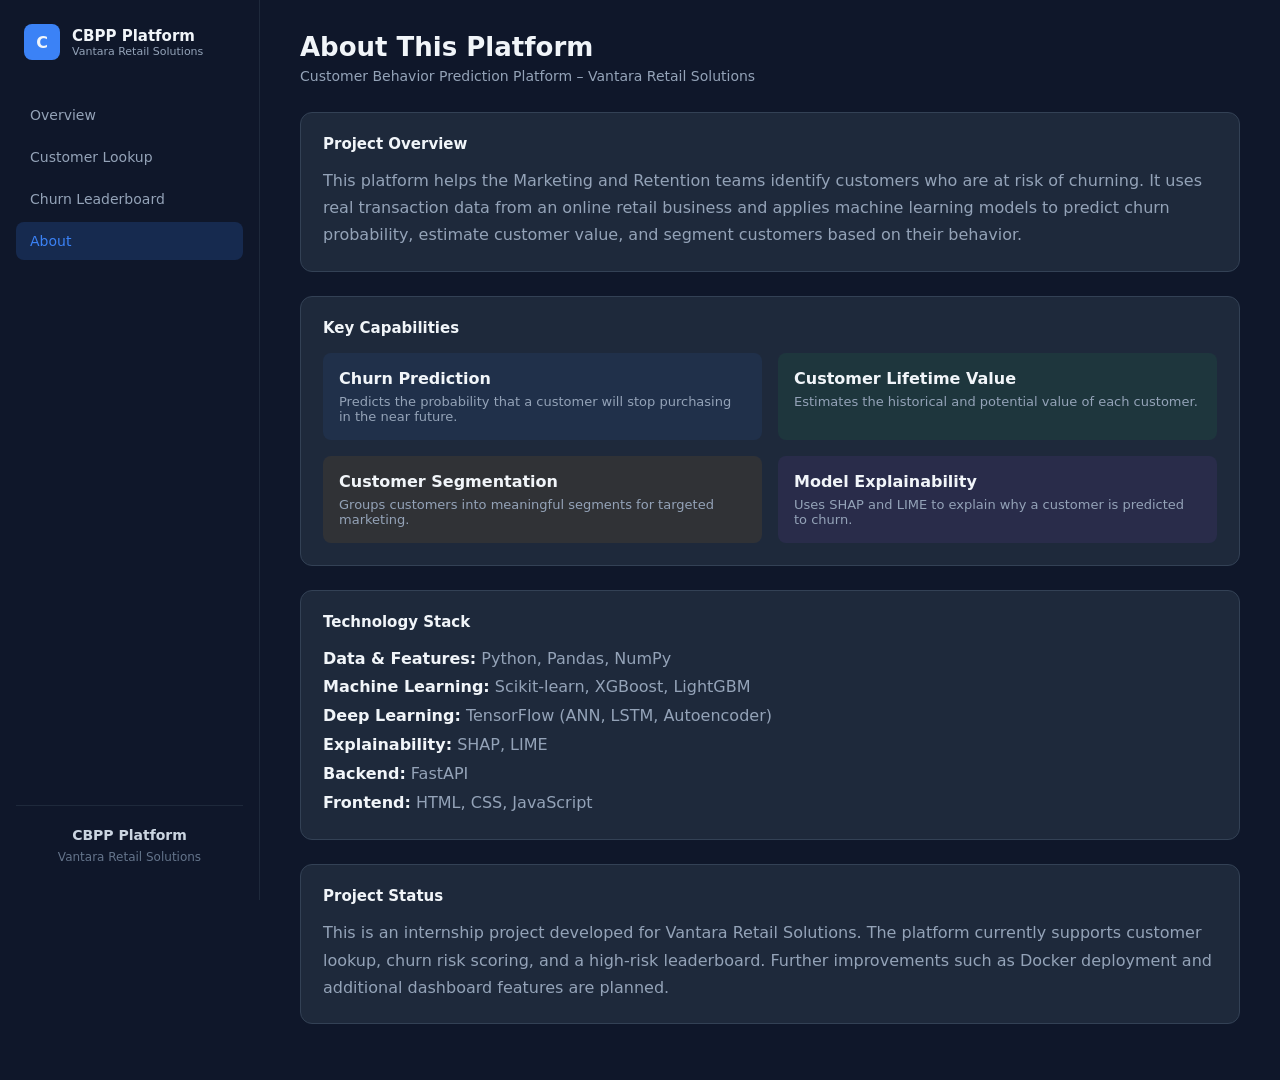
==== frontend/about.html @ 9b275ba2 "feat: improve frontend UI/UX, add leaderboard search, consistent sidebar and styling" ====
<!DOCTYPE html>
<html lang="en">
<head>
    <meta charset="UTF-8">
    <meta name="viewport" content="width=device-width, initial-scale=1.0">
    <title>CBPP Platform – About</title>
    <link rel="stylesheet" href="css/style.css">
</head>
<body>

    <!-- Sidebar -->
    <aside class="sidebar">
        <div class="logo">
            <div class="logo-icon">C</div>
            <div class="logo-text">
                <h2>CBPP Platform</h2>
                <p>Vantara Retail Solutions</p>
            </div>
        </div>

        <ul class="nav-menu">
            <li class="nav-item">
                <a href="index.html" class="nav-link">Overview</a>
            </li>
            <li class="nav-item">
                <a href="customer.html" class="nav-link">Customer Lookup</a>
            </li>
            <li class="nav-item">
                <a href="leaderboard.html" class="nav-link">Churn Leaderboard</a>
            </li>
            <li class="nav-item">
                <a href="about.html" class="nav-link active">About</a>
            </li>
        </ul>

        <div class="sidebar-footer" style="text-align: center; padding-top: 20px;">
    <div style="font-size: 14px; font-weight: 600; color: #cbd5e1; margin-bottom: 4px;">
        CBPP Platform
    </div>
    <div style="font-size: 12px; color: #64748b;">
        Vantara Retail Solutions
    </div>
</div>
    </aside>

    <!-- Main Content -->
    <main class="main-content">
        <div class="page-header">
            <h1>About This Platform</h1>
            <p>Customer Behavior Prediction Platform – Vantara Retail Solutions</p>
        </div>

        <div class="card">
            <h3>Project Overview</h3>
            <p style="color: var(--text-muted); line-height: 1.7; margin-top: 12px;">
                This platform helps the Marketing and Retention teams identify customers who are at risk of churning.
                It uses real transaction data from an online retail business and applies machine learning models
                to predict churn probability, estimate customer value, and segment customers based on their behavior.
            </p>
        </div>

        <div class="card">
            <h3>Key Capabilities</h3>
            <div style="display: grid; grid-template-columns: 1fr 1fr; gap: 16px; margin-top: 16px;">
                <div style="padding: 16px; background: rgba(59,130,246,0.08); border-radius: 8px;">
                    <strong>Churn Prediction</strong>
                    <p style="color: var(--text-muted); font-size: 13px; margin-top: 6px;">
                        Predicts the probability that a customer will stop purchasing in the near future.
                    </p>
                </div>
                <div style="padding: 16px; background: rgba(34,197,94,0.08); border-radius: 8px;">
                    <strong>Customer Lifetime Value</strong>
                    <p style="color: var(--text-muted); font-size: 13px; margin-top: 6px;">
                        Estimates the historical and potential value of each customer.
                    </p>
                </div>
                <div style="padding: 16px; background: rgba(245,158,11,0.08); border-radius: 8px;">
                    <strong>Customer Segmentation</strong>
                    <p style="color: var(--text-muted); font-size: 13px; margin-top: 6px;">
                        Groups customers into meaningful segments for targeted marketing.
                    </p>
                </div>
                <div style="padding: 16px; background: rgba(168,85,247,0.08); border-radius: 8px;">
                    <strong>Model Explainability</strong>
                    <p style="color: var(--text-muted); font-size: 13px; margin-top: 6px;">
                        Uses SHAP and LIME to explain why a customer is predicted to churn.
                    </p>
                </div>
            </div>
        </div>

        <div class="card">
            <h3>Technology Stack</h3>
            <div style="margin-top: 12px; color: var(--text-muted); line-height: 1.8;">
                <p><strong style="color: var(--text-main);">Data & Features:</strong> Python, Pandas, NumPy</p>
                <p><strong style="color: var(--text-main);">Machine Learning:</strong> Scikit-learn, XGBoost, LightGBM</p>
                <p><strong style="color: var(--text-main);">Deep Learning:</strong> TensorFlow (ANN, LSTM, Autoencoder)</p>
                <p><strong style="color: var(--text-main);">Explainability:</strong> SHAP, LIME</p>
                <p><strong style="color: var(--text-main);">Backend:</strong> FastAPI</p>
                <p><strong style="color: var(--text-main);">Frontend:</strong> HTML, CSS, JavaScript</p>
            </div>
        </div>

        <div class="card">
            <h3>Project Status</h3>
            <p style="color: var(--text-muted); margin-top: 12px; line-height: 1.7;">
                This is an internship project developed for Vantara Retail Solutions.
                The platform currently supports customer lookup, churn risk scoring, and a high-risk leaderboard.
                Further improvements such as Docker deployment and additional dashboard features are planned.
            </p>
        </div>
    </main>

</body>
</html>
---- frontend/css/style.css ----
/* ============================================
   CBPP Platform – Professional Styles
   ============================================ */

:root {
    --bg-dark: #0f172a;
    --bg-card: #1e293b;
    --bg-sidebar: #0f172a;
    --primary: #3b82f6;
    --primary-hover: #2563eb;
    --text-main: #f1f5f9;
    --text-muted: #94a3b8;
    --success: #22c55e;
    --danger: #ef4444;
    --warning: #f59e0b;
    --border: #334155;
}

* {
    margin: 0;
    padding: 0;
    box-sizing: border-box;
}

body {
    font-family: 'Segoe UI', system-ui, -apple-system, sans-serif;
    background-color: var(--bg-dark);
    color: var(--text-main);
    display: flex;
    min-height: 100vh;
}

/* ========== Sidebar ========== */
.sidebar {
    width: 260px;
    background-color: var(--bg-sidebar);
    border-right: 1px solid #1e293b;
    padding: 24px 16px;
    display: flex;
    flex-direction: column;
    position: fixed;
    height: 100vh;
}

.logo {
    display: flex;
    align-items: center;
    gap: 12px;
    margin-bottom: 36px;
    padding: 0 8px;
}

.logo-icon {
    width: 36px;
    height: 36px;
    background: var(--primary);
    border-radius: 8px;
    display: flex;
    align-items: center;
    justify-content: center;
    font-weight: 700;
    font-size: 16px;
}

.logo-text h2 {
    font-size: 15px;
    font-weight: 600;
}

.logo-text p {
    font-size: 11px;
    color: var(--text-muted);
}

.nav-menu {
    list-style: none;
    flex: 1;
}

.nav-item {
    margin-bottom: 4px;
}

.nav-link {
    display: flex;
    align-items: center;
    gap: 10px;
    padding: 11px 14px;
    border-radius: 8px;
    color: var(--text-muted);
    text-decoration: none;
    font-size: 14px;
    transition: all 0.2s ease;
}

.nav-link:hover {
    background-color: rgba(59, 130, 246, 0.1);
    color: #93c5fd;
    transform: translateX(3px);
}

.nav-link.active {
    background-color: rgba(59, 130, 246, 0.18);
    color: var(--primary);
    font-weight: 500;
}

.sidebar-footer {
    margin-top: auto;
    padding: 18px 12px 10px;
    border-top: 1px solid #1e293b;
    line-height: 1.4;
}

/* ========== Main Content ========== */
.main-content {
    margin-left: 260px;
    padding: 32px 40px;
    width: calc(100% - 260px);
    min-height: 100vh;
}

.page-header {
    margin-bottom: 28px;
}

.page-header h1 {
    font-size: 26px;
    font-weight: 700;
    margin-bottom: 6px;
}

.page-header p {
    color: var(--text-muted);
    font-size: 14px;
}

/* ========== Cards ========== */
.card {
    background-color: var(--bg-card);
    border: 1px solid var(--border);
    border-radius: 12px;
    padding: 22px;
    margin-bottom: 24px;
    transition: border-color 0.2s ease;
}

.card h3 {
    font-size: 15px;
    font-weight: 600;
    margin-bottom: 14px;
}

/* ========== Metrics ========== */
.metrics-grid {
    display: grid;
    grid-template-columns: repeat(4, 1fr);
    gap: 18px;
    margin-bottom: 28px;
}

.metric-card {
    background: var(--bg-card);
    border: 1px solid var(--border);
    border-radius: 12px;
    padding: 20px;
    transition: all 0.2s ease;
}

.metric-card:hover {
    border-color: #3b82f6;
    transform: translateY(-2px);
    box-shadow: 0 8px 20px rgba(0, 0, 0, 0.25);
}

.metric-card .label {
    font-size: 13px;
    color: var(--text-muted);
    margin-bottom: 8px;
}

.metric-card .value {
    font-size: 26px;
    font-weight: 700;
    margin-bottom: 6px;
}

.metric-card .subtext {
    font-size: 12px;
    color: var(--text-muted);
}

/* ========== Buttons ========== */
.btn {
    display: inline-block;
    background-color: var(--primary);
    color: white;
    border: none;
    padding: 10px 18px;
    border-radius: 8px;
    font-size: 14px;
    font-weight: 500;
    cursor: pointer;
    text-decoration: none;
    transition: all 0.2s ease;
}

.btn:hover {
    background-color: var(--primary-hover);
    transform: translateY(-1px);
    box-shadow: 0 4px 12px rgba(59, 130, 246, 0.35);
}

.btn-secondary {
    background-color: #334155;
}

.btn-secondary:hover {
    background-color: #475569;
}

/* ========== Form ========== */
.form-group {
    margin-bottom: 16px;
}

.form-group label {
    display: block;
    font-size: 13px;
    color: var(--text-muted);
    margin-bottom: 6px;
}

.form-group input {
    width: 100%;
    max-width: 280px;
    padding: 10px 14px;
    background-color: var(--bg-dark);
    border: 1px solid var(--border);
    border-radius: 8px;
    color: var(--text-main);
    font-size: 14px;
    transition: border-color 0.2s ease;
}

.form-group input:focus {
    outline: none;
    border-color: var(--primary);
}

/* ========== Table ========== */
table {
    width: 100%;
    border-collapse: collapse;
    font-size: 14px;
}

th, td {
    padding: 12px 14px;
    text-align: left;
    border-bottom: 1px solid var(--border);
}

th {
    color: var(--text-muted);
    font-weight: 500;
    font-size: 12px;
    text-transform: uppercase;
    letter-spacing: 0.3px;
}

tr {
    transition: background-color 0.15s ease;
}

tr:hover {
    background-color: rgba(255, 255, 255, 0.02);
}

/* ========== Badges ========== */
.badge {
    display: inline-block;
    padding: 4px 10px;
    border-radius: 20px;
    font-size: 12px;
    font-weight: 500;
}

.badge-high {
    background: rgba(239, 68, 68, 0.15);
    color: var(--danger);
}

.badge-medium {
    background: rgba(245, 158, 11, 0.15);
    color: var(--warning);
}

.badge-low {
    background: rgba(34, 197, 94, 0.15);
    color: var(--success);
}

/* ========== Insights ========== */
.insights-grid {
    display: grid;
    grid-template-columns: repeat(3, 1fr);
    gap: 16px;
    margin-top: 12px;
}

.insight-card {
    background: #0f172a;
    border: 1px solid var(--border);
    border-radius: 10px;
    padding: 16px;
    transition: all 0.2s ease;
}

.insight-card:hover {
    border-color: #475569;
    background: #1e293b;
}

.insight-card strong {
    display: block;
    font-size: 14px;
    margin-bottom: 6px;
}

.insight-card p {
    font-size: 13px;
    color: var(--text-muted);
    line-height: 1.5;
    margin: 0;
}

/* ========== Charts ========== */
.charts-row {
    display: grid;
    grid-template-columns: 1fr 1fr;
    gap: 20px;
    margin-top: 8px;
}

.chart-card {
    background: var(--bg-card);
    border: 1px solid var(--border);
    border-radius: 12px;
    padding: 20px;
    transition: border-color 0.2s ease;
}

.chart-card:hover {
    border-color: #475569;
}

.chart-card h3 {
    font-size: 14px;
    margin-bottom: 4px;
}

.chart-card .subtitle {
    font-size: 12px;
    color: var(--text-muted);
    margin-bottom: 14px;
}

/* ========== Filter Badge ========== */
.window-badge {
    display: inline-block;
    background: #1e293b;
    border: 1px solid #475569;
    color: #e2e8f0;
    padding: 9px 16px;
    border-radius: 8px;
    font-size: 13px;
    font-weight: 500;
}

/* ========== Responsive ========== */
@media (max-width: 1200px) {
    .metrics-grid {
        grid-template-columns: repeat(2, 1fr);
    }
    .insights-grid, .charts-row {
        grid-template-columns: 1fr;
    }
}
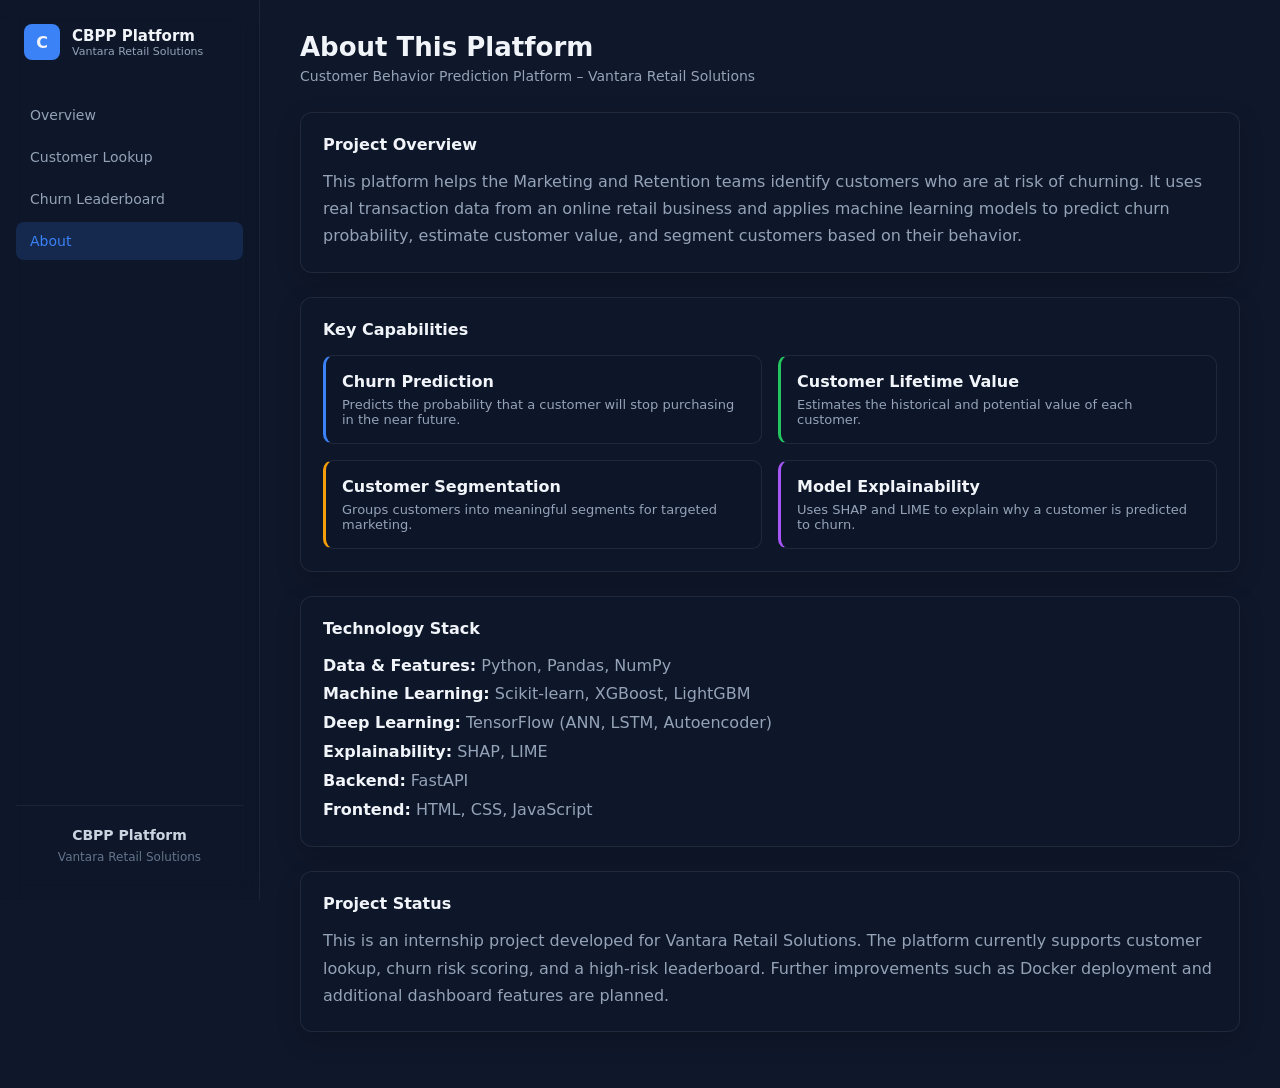
==== commit 95b0e499: "chore: save current UI polish and project state before serving-quality upgrades" ====
--- a/frontend/about.html
+++ b/frontend/about.html
@@ -1,11 +1,13 @@
 <!DOCTYPE html>
 <html lang="en">
+
 <head>
     <meta charset="UTF-8">
     <meta name="viewport" content="width=device-width, initial-scale=1.0">
     <title>CBPP Platform – About</title>
     <link rel="stylesheet" href="css/style.css">
 </head>
+
 <body>
 
     <!-- Sidebar -->
@@ -34,13 +36,13 @@
         </ul>
 
         <div class="sidebar-footer" style="text-align: center; padding-top: 20px;">
-    <div style="font-size: 14px; font-weight: 600; color: #cbd5e1; margin-bottom: 4px;">
-        CBPP Platform
-    </div>
-    <div style="font-size: 12px; color: #64748b;">
-        Vantara Retail Solutions
-    </div>
-</div>
+            <div style="font-size: 14px; font-weight: 600; color: #cbd5e1; margin-bottom: 4px;">
+                CBPP Platform
+            </div>
+            <div style="font-size: 12px; color: #64748b;">
+                Vantara Retail Solutions
+            </div>
+        </div>
     </aside>
 
     <!-- Main Content -->
@@ -50,7 +52,7 @@
             <p>Customer Behavior Prediction Platform – Vantara Retail Solutions</p>
         </div>
 
-        <div class="card">
+        <div class="card about-card">
             <h3>Project Overview</h3>
             <p style="color: var(--text-muted); line-height: 1.7; margin-top: 12px;">
                 This platform helps the Marketing and Retention teams identify customers who are at risk of churning.
@@ -59,28 +61,28 @@
             </p>
         </div>
 
-        <div class="card">
+        <div class="card about-card">
             <h3>Key Capabilities</h3>
             <div style="display: grid; grid-template-columns: 1fr 1fr; gap: 16px; margin-top: 16px;">
-                <div style="padding: 16px; background: rgba(59,130,246,0.08); border-radius: 8px;">
+                <div class="capability-card" style="border-left: 3px solid #3b82f6;">
                     <strong>Churn Prediction</strong>
                     <p style="color: var(--text-muted); font-size: 13px; margin-top: 6px;">
                         Predicts the probability that a customer will stop purchasing in the near future.
                     </p>
                 </div>
-                <div style="padding: 16px; background: rgba(34,197,94,0.08); border-radius: 8px;">
+                <div class="capability-card" style="border-left: 3px solid #22c55e;">
                     <strong>Customer Lifetime Value</strong>
                     <p style="color: var(--text-muted); font-size: 13px; margin-top: 6px;">
                         Estimates the historical and potential value of each customer.
                     </p>
                 </div>
-                <div style="padding: 16px; background: rgba(245,158,11,0.08); border-radius: 8px;">
+                <div class="capability-card" style="border-left: 3px solid #f59e0b;">
                     <strong>Customer Segmentation</strong>
                     <p style="color: var(--text-muted); font-size: 13px; margin-top: 6px;">
                         Groups customers into meaningful segments for targeted marketing.
                     </p>
                 </div>
-                <div style="padding: 16px; background: rgba(168,85,247,0.08); border-radius: 8px;">
+                <div class="capability-card" style="border-left: 3px solid #a855f7;">
                     <strong>Model Explainability</strong>
                     <p style="color: var(--text-muted); font-size: 13px; margin-top: 6px;">
                         Uses SHAP and LIME to explain why a customer is predicted to churn.
@@ -89,19 +91,21 @@
             </div>
         </div>
 
-        <div class="card">
+        <div class="card about-card">
             <h3>Technology Stack</h3>
             <div style="margin-top: 12px; color: var(--text-muted); line-height: 1.8;">
                 <p><strong style="color: var(--text-main);">Data & Features:</strong> Python, Pandas, NumPy</p>
-                <p><strong style="color: var(--text-main);">Machine Learning:</strong> Scikit-learn, XGBoost, LightGBM</p>
-                <p><strong style="color: var(--text-main);">Deep Learning:</strong> TensorFlow (ANN, LSTM, Autoencoder)</p>
+                <p><strong style="color: var(--text-main);">Machine Learning:</strong> Scikit-learn, XGBoost, LightGBM
+                </p>
+                <p><strong style="color: var(--text-main);">Deep Learning:</strong> TensorFlow (ANN, LSTM, Autoencoder)
+                </p>
                 <p><strong style="color: var(--text-main);">Explainability:</strong> SHAP, LIME</p>
                 <p><strong style="color: var(--text-main);">Backend:</strong> FastAPI</p>
                 <p><strong style="color: var(--text-main);">Frontend:</strong> HTML, CSS, JavaScript</p>
             </div>
         </div>
 
-        <div class="card">
+        <div class="card about-card">
             <h3>Project Status</h3>
             <p style="color: var(--text-muted); margin-top: 12px; line-height: 1.7;">
                 This is an internship project developed for Vantara Retail Solutions.
@@ -112,4 +116,5 @@
     </main>
 
 </body>
+
 </html>
--- a/frontend/css/style.css
+++ b/frontend/css/style.css
@@ -25,6 +25,11 @@
 body {
     font-family: 'Segoe UI', system-ui, -apple-system, sans-serif;
     background-color: var(--bg-dark);
+    background-image: url("../assets/bg.jpeg");
+    background-size: cover;
+    background-position: center;
+    background-repeat: no-repeat;
+    background-attachment: fixed;
     color: var(--text-main);
     display: flex;
     min-height: 100vh;
@@ -33,8 +38,9 @@
 /* ========== Sidebar ========== */
 .sidebar {
     width: 260px;
-    background-color: var(--bg-sidebar);
-    border-right: 1px solid #1e293b;
+    background: rgba(15, 23, 42, 0.72);
+    backdrop-filter: blur(12px);
+    border-right: 1px solid rgba(255, 255, 255, 0.06);
     padding: 24px 16px;
     display: flex;
     flex-direction: column;
@@ -108,7 +114,7 @@
 .sidebar-footer {
     margin-top: auto;
     padding: 18px 12px 10px;
-    border-top: 1px solid #1e293b;
+    border-top: 1px solid rgba(255, 255, 255, 0.06);
     line-height: 1.4;
 }
 
@@ -118,6 +124,7 @@
     padding: 32px 40px;
     width: calc(100% - 260px);
     min-height: 100vh;
+    background: transparent;
 }
 
 .page-header {
@@ -137,12 +144,14 @@
 
 /* ========== Cards ========== */
 .card {
-    background-color: var(--bg-card);
-    border: 1px solid var(--border);
+    background: rgba(30, 41, 59, 0.28);
+    backdrop-filter: blur(14px);
+    border: 1px solid rgba(255, 255, 255, 0.08);
     border-radius: 12px;
     padding: 22px;
     margin-bottom: 24px;
-    transition: border-color 0.2s ease;
+    box-shadow: 0 8px 24px rgba(0, 0, 0, 0.18);
+    transition: all 0.2s ease;
 }
 
 .card h3 {
@@ -160,17 +169,20 @@
 }
 
 .metric-card {
-    background: var(--bg-card);
-    border: 1px solid var(--border);
+    background: rgba(30, 41, 59, 0.28);
+    backdrop-filter: blur(14px);
+    border: 1px solid rgba(255, 255, 255, 0.08);
     border-radius: 12px;
     padding: 20px;
+    box-shadow: 0 8px 24px rgba(0, 0, 0, 0.18);
     transition: all 0.2s ease;
 }
 
 .metric-card:hover {
-    border-color: #3b82f6;
+    border-color: rgba(59, 130, 246, 0.45);
     transform: translateY(-2px);
-    box-shadow: 0 8px 20px rgba(0, 0, 0, 0.25);
+    box-shadow: 0 10px 24px rgba(0, 0, 0, 0.25);
+    background: rgba(30, 41, 59, 0.72);
 }
 
 .metric-card .label {
@@ -235,8 +247,8 @@
     width: 100%;
     max-width: 280px;
     padding: 10px 14px;
-    background-color: var(--bg-dark);
-    border: 1px solid var(--border);
+    background-color: rgba(15, 23, 42, 0.7);
+    border: 1px solid rgba(255, 255, 255, 0.1);
     border-radius: 8px;
     color: var(--text-main);
     font-size: 14px;
@@ -258,7 +270,7 @@
 th, td {
     padding: 12px 14px;
     text-align: left;
-    border-bottom: 1px solid var(--border);
+    border-bottom: 1px solid rgba(255, 255, 255, 0.08);
 }
 
 th {
@@ -274,7 +286,7 @@
 }
 
 tr:hover {
-    background-color: rgba(255, 255, 255, 0.02);
+    background-color: rgba(255, 255, 255, 0.03);
 }
 
 /* ========== Badges ========== */
@@ -310,16 +322,17 @@
 }
 
 .insight-card {
-    background: #0f172a;
-    border: 1px solid var(--border);
+    background: rgba(15, 23, 42, 0.22);
+    backdrop-filter: blur(12px);
+    border: 1px solid rgba(255, 255, 255, 0.08);
     border-radius: 10px;
     padding: 16px;
     transition: all 0.2s ease;
 }
 
 .insight-card:hover {
-    border-color: #475569;
-    background: #1e293b;
+    border-color: rgba(71, 85, 105, 0.9);
+    background: rgba(30, 41, 59, 0.65);
 }
 
 .insight-card strong {
@@ -344,15 +357,18 @@
 }
 
 .chart-card {
-    background: var(--bg-card);
-    border: 1px solid var(--border);
+    background: rgba(30, 41, 59, 0.28);
+    backdrop-filter: blur(14px);
+    border: 1px solid rgba(255, 255, 255, 0.08);
     border-radius: 12px;
     padding: 20px;
-    transition: border-color 0.2s ease;
+    box-shadow: 0 8px 24px rgba(0, 0, 0, 0.18);
+    transition: all 0.2s ease;
 }
 
 .chart-card:hover {
-    border-color: #475569;
+    border-color: rgba(71, 85, 105, 0.9);
+    background: rgba(30, 41, 59, 0.72);
 }
 
 .chart-card h3 {
@@ -369,13 +385,14 @@
 /* ========== Filter Badge ========== */
 .window-badge {
     display: inline-block;
-    background: #1e293b;
-    border: 1px solid #475569;
+    background: rgba(30, 41, 59, 0.7);
+    border: 1px solid rgba(255, 255, 255, 0.1);
     color: #e2e8f0;
     padding: 9px 16px;
     border-radius: 8px;
     font-size: 13px;
     font-weight: 500;
+    backdrop-filter: blur(10px);
 }
 
 /* ========== Responsive ========== */
@@ -383,7 +400,29 @@
     .metrics-grid {
         grid-template-columns: repeat(2, 1fr);
     }
-    .insights-grid, .charts-row {
+
+    .insights-grid,
+    .charts-row {
         grid-template-columns: 1fr;
     }
+}
+
+/* ===== About page adjustments ===== */
+.about-card {
+    background: rgba(15, 23, 42, 0.62) !important;
+}
+
+.about-card h3 {
+    font-size: 16px;
+    font-weight: 600;
+}
+
+.capability-card {
+    background: rgba(15, 23, 42, 0.72) !important;
+    border: 1px solid rgba(255, 255, 255, 0.08);
+    border-radius: 10px;
+    padding: 16px;
+}
+.dark-card {
+    background: rgba(15, 23, 42, 0.70) !important;
 }
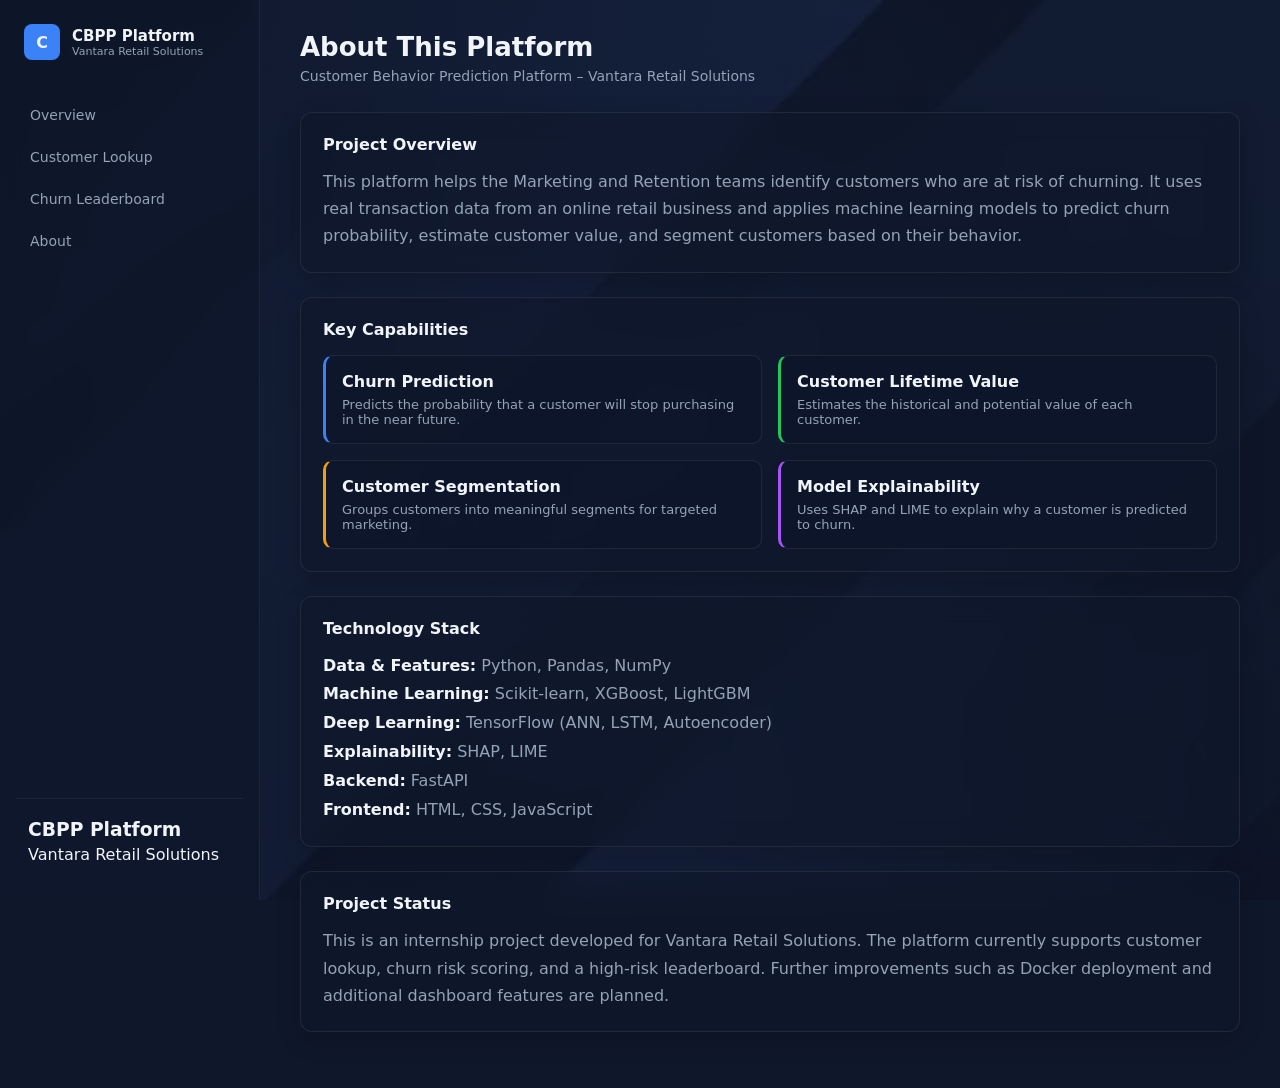
==== commit 138be157: "feat: Firebase static hosting with exported metrics, charts, lookup, leaderboard" ====
--- a/frontend/about.html
+++ b/frontend/about.html
@@ -6,44 +6,36 @@
     <meta name="viewport" content="width=device-width, initial-scale=1.0">
     <title>CBPP Platform – About</title>
     <link rel="stylesheet" href="css/style.css">
+    <script src="js/main.js"></script>
 </head>
 
 <body>
 
     <!-- Sidebar -->
-    <aside class="sidebar">
-        <div class="logo">
-            <div class="logo-icon">C</div>
-            <div class="logo-text">
-                <h2>CBPP Platform</h2>
-                <p>Vantara Retail Solutions</p>
-            </div>
-        </div>
+    <aside class="sidebar" id="sidebar">
+  <div class="sidebar-top">
+    <div class="logo">
+      <div class="logo-icon">C</div>
+      <div class="logo-text">
+        <h2>CBPP Platform</h2>
+        <p>Vantara Retail Solutions</p>
+      </div>
+    </div>
+    <button class="menu-toggle" id="menuToggle" aria-label="Toggle menu">☰</button>
+  </div>
 
-        <ul class="nav-menu">
-            <li class="nav-item">
-                <a href="index.html" class="nav-link">Overview</a>
-            </li>
-            <li class="nav-item">
-                <a href="customer.html" class="nav-link">Customer Lookup</a>
-            </li>
-            <li class="nav-item">
-                <a href="leaderboard.html" class="nav-link">Churn Leaderboard</a>
-            </li>
-            <li class="nav-item">
-                <a href="about.html" class="nav-link active">About</a>
-            </li>
-        </ul>
+  <ul class="nav-menu">
+    <li class="nav-item"><a class="nav-link" href="index.html">Overview</a></li>
+    <li class="nav-item"><a class="nav-link" href="customer.html">Customer Lookup</a></li>
+    <li class="nav-item"><a class="nav-link" href="leaderboard.html">Churn Leaderboard</a></li>
+    <li class="nav-item"><a class="nav-link" href="about.html">About</a></li>
+  </ul>
 
-        <div class="sidebar-footer" style="text-align: center; padding-top: 20px;">
-            <div style="font-size: 14px; font-weight: 600; color: #cbd5e1; margin-bottom: 4px;">
-                CBPP Platform
-            </div>
-            <div style="font-size: 12px; color: #64748b;">
-                Vantara Retail Solutions
-            </div>
-        </div>
-    </aside>
+  <div class="sidebar-footer">
+    <h3>CBPP Platform</h3>
+    <p>Vantara Retail Solutions</p>
+  </div>
+</aside>
 
     <!-- Main Content -->
     <main class="main-content">
--- a/frontend/css/style.css
+++ b/frontend/css/style.css
@@ -24,8 +24,10 @@
 
 body {
     font-family: 'Segoe UI', system-ui, -apple-system, sans-serif;
-    background-color: var(--bg-dark);
-    background-image: url("../assets/bg.jpeg");
+    background-color: #0f172a;
+    background-image:
+    linear-gradient(rgba(15, 23, 42, 0.70), rgba(15, 23, 42, 0.70)),
+    url("../assets/Bg.jpeg");
     background-size: cover;
     background-position: center;
     background-repeat: no-repeat;
@@ -425,4 +427,110 @@
 }
 .dark-card {
     background: rgba(15, 23, 42, 0.70) !important;
+}
+/* ============================================
+   MOBILE HEADER + HAMBURGER
+   ============================================ */
+
+.menu-toggle {
+  display: none;
+  width: 40px;
+  height: 40px;
+  min-width: 40px;
+  border: 1px solid rgba(255, 255, 255, 0.12);
+  border-radius: 10px;
+  background: rgba(30, 41, 59, 0.95);
+  color: #f1f5f9;
+  font-size: 18px;
+  line-height: 1;
+  cursor: pointer;
+  align-items: center;
+  justify-content: center;
+}
+
+.sidebar-top {
+  display: block;
+}
+
+@media (max-width: 900px) {
+  body {
+    display: block;
+    background-attachment: scroll;
+  }
+
+  .sidebar {
+    position: sticky;
+    top: 0;
+    z-index: 1000;
+    width: 100%;
+    height: auto;
+    border-right: none;
+    border-bottom: 1px solid rgba(255, 255, 255, 0.08);
+    padding: 12px 14px;
+  }
+
+  .sidebar-top {
+    display: flex;
+    align-items: center;
+    justify-content: space-between;
+    gap: 12px;
+    width: 100%;
+  }
+
+  .sidebar-top .logo {
+    display: flex;
+    align-items: center;
+    gap: 10px;
+    margin-bottom: 0;
+    padding: 0;
+    min-width: 0;
+  }
+
+  .menu-toggle {
+    display: inline-flex;
+  }
+
+  .nav-menu {
+    display: none;
+    margin-top: 10px;
+    padding: 8px;
+    border: 1px solid rgba(255, 255, 255, 0.08);
+    border-radius: 12px;
+    background: rgba(15, 23, 42, 0.96);
+  }
+
+  .sidebar.open .nav-menu {
+    display: grid;
+    grid-template-columns: 1fr;
+    gap: 6px;
+  }
+
+  .nav-link {
+    padding: 10px 12px;
+    justify-content: flex-start;
+  }
+
+  .sidebar-footer {
+    display: none !important;
+  }
+
+  .main-content {
+    margin-left: 0 !important;
+    width: 100% !important;
+    padding: 16px !important;
+  }
+
+  .metrics-grid {
+    grid-template-columns: 1fr !important;
+    gap: 12px !important;
+  }
+
+  .insights-grid,
+  .charts-row {
+    grid-template-columns: 1fr !important;
+  }
+
+  .page-header h1 {
+    font-size: 22px;
+  }
 }
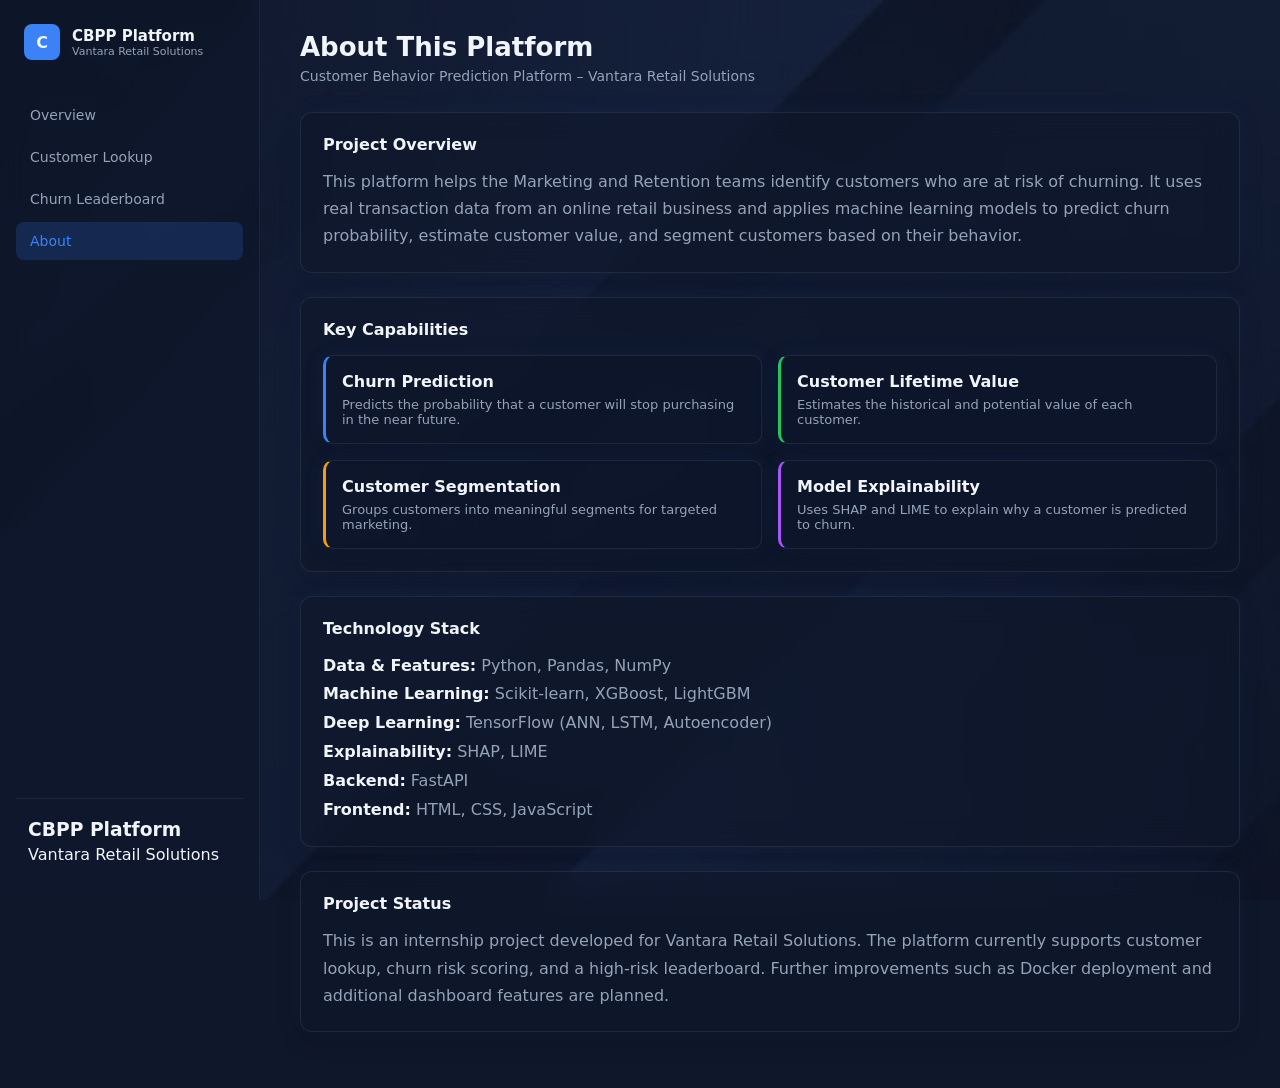
==== commit 9197d5c8: "fix: sidebar active state on Overview/About and light card glow" ====
--- a/frontend/about.html
+++ b/frontend/about.html
@@ -28,7 +28,7 @@
     <li class="nav-item"><a class="nav-link" href="index.html">Overview</a></li>
     <li class="nav-item"><a class="nav-link" href="customer.html">Customer Lookup</a></li>
     <li class="nav-item"><a class="nav-link" href="leaderboard.html">Churn Leaderboard</a></li>
-    <li class="nav-item"><a class="nav-link" href="about.html">About</a></li>
+    <li class="nav-item"><a class="nav-link active" href="about.html">About</a></li>
   </ul>
 
   <div class="sidebar-footer">
--- a/frontend/css/style.css
+++ b/frontend/css/style.css
@@ -533,4 +533,28 @@
   .page-header h1 {
     font-size: 22px;
   }
+}
+/* Light glow for all page boxes – minimal, non-breaking */
+.card,
+.metric-card,
+.insight-card,
+.chart-card,
+.about-card,
+.capability-card,
+.dark-card {
+    box-shadow:
+        0 8px 22px rgba(0, 0, 0, 0.18),
+        0 0 22px rgba(91, 141, 239, 0.08);
+}
+
+.card:hover,
+.metric-card:hover,
+.insight-card:hover,
+.chart-card:hover,
+.about-card:hover,
+.capability-card:hover,
+.dark-card:hover {
+    box-shadow:
+        0 12px 28px rgba(0, 0, 0, 0.22),
+        0 0 28px rgba(91, 141, 239, 0.12);
 }
